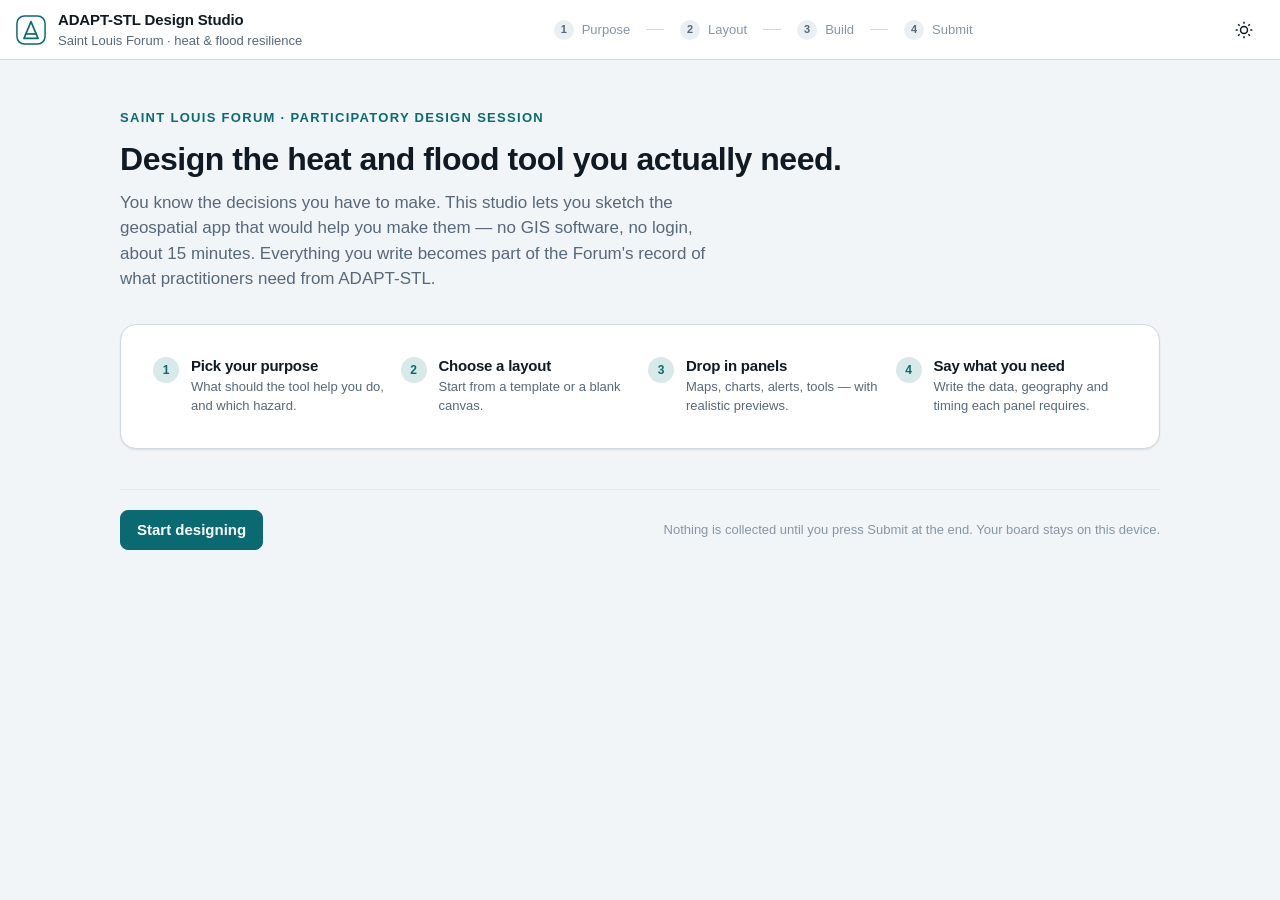
==== index.html @ 36a69721 "ADAPT-STL Design Studio: wizard + Experience Builder canvas" ====
<!DOCTYPE html>
<html lang="en" data-theme="light">
<head>
<meta charset="utf-8">
<meta name="viewport" content="width=device-width, initial-scale=1, viewport-fit=cover">
<title>ADAPT-STL Design Studio — Build the tool you need</title>
<meta name="description" content="Design the heat and flood resilience geospatial tool you actually need. A hands-on sandbox for the Saint Louis Forum.">
<meta name="theme-color" content="#0a6a72">
<link rel="icon" href="data:image/svg+xml,%3Csvg xmlns='http://www.w3.org/2000/svg' viewBox='0 0 32 32'%3E%3Crect width='32' height='32' rx='7' fill='%230a6a72'/%3E%3Cpath d='M16 6l8 20H8z' fill='none' stroke='%23fff' stroke-width='2.4'/%3E%3Cpath d='M9 20h14' stroke='%23fff' stroke-width='2.4'/%3E%3C/svg%3E">
<link rel="preconnect" href="https://api.fontshare.com" crossorigin>
<link rel="stylesheet" href="https://api.fontshare.com/v2/css?f%5B%5D=satoshi@400,500,700,800&display=swap">
<link rel="stylesheet" href="styles.css">
</head>
<body>
<div id="app">

  <header class="appbar">
    <div class="brand">
      <svg width="30" height="30" viewBox="0 0 32 32" fill="none" aria-label="ADAPT-STL">
        <rect x="1" y="1" width="30" height="30" rx="8" stroke="currentColor" stroke-width="1.6"/>
        <path d="M16 7l7.5 18h-15L16 7z" stroke="currentColor" stroke-width="1.8" stroke-linejoin="round"/>
        <path d="M9.6 20.2h12.8" stroke="currentColor" stroke-width="1.8"/>
      </svg>
      <div class="brand-text">
        <div class="brand-title">ADAPT-STL Design Studio</div>
        <div class="brand-sub">Saint Louis Forum · heat &amp; flood resilience</div>
      </div>
    </div>

    <nav class="stepper" id="stepper" aria-label="Progress"></nav>

    <div class="appbar-actions">
      <button class="btn btn-ghost btn-icon mobile-only" id="btn-open-rail" aria-label="Open widget palette" hidden>
        <svg width="20" height="20" viewBox="0 0 24 24" fill="none" stroke="currentColor" stroke-width="1.8"><rect x="3" y="3" width="7" height="7" rx="1.5"/><rect x="14" y="3" width="7" height="7" rx="1.5"/><rect x="3" y="14" width="7" height="7" rx="1.5"/><path d="M17.5 14.5v6M14.5 17.5h6"/></svg>
      </button>
      <button class="btn btn-ghost btn-icon mobile-only" id="btn-open-panel" aria-label="Open settings panel" hidden>
        <svg width="20" height="20" viewBox="0 0 24 24" fill="none" stroke="currentColor" stroke-width="1.8"><path d="M4 7h10M18 7h2M4 17h4M12 17h8"/><circle cx="16" cy="7" r="2.2"/><circle cx="10" cy="17" r="2.2"/></svg>
      </button>
      <button class="btn btn-ghost btn-icon" id="btn-theme" aria-label="Toggle dark mode">
        <svg id="icon-theme" width="20" height="20" viewBox="0 0 24 24" fill="none" stroke="currentColor" stroke-width="1.8"><circle cx="12" cy="12" r="4.2"/><path d="M12 2v2.5M12 19.5V22M2 12h2.5M19.5 12H22M5 5l1.8 1.8M17.2 17.2 19 19M19 5l-1.8 1.8M6.8 17.2 5 19"/></svg>
      </button>
    </div>
  </header>

  <!-- ===================== 1. WELCOME ===================== -->
  <main class="screen is-active" id="screen-welcome">
    <div class="wizard">
      <p class="eyebrow">Saint Louis Forum · participatory design session</p>
      <h2>Design the heat and flood tool you actually need.</h2>
      <p class="lede">You know the decisions you have to make. This studio lets you sketch the geospatial app that would help you make them — no GIS software, no login, about 15 minutes. Everything you write becomes part of the Forum's record of what practitioners need from ADAPT-STL.</p>

      <div class="hero-panel">
        <div class="hero-steps">
          <div class="hero-step"><span>1</span><div><h4>Pick your purpose</h4><p>What should the tool help you do, and which hazard.</p></div></div>
          <div class="hero-step"><span>2</span><div><h4>Choose a layout</h4><p>Start from a template or a blank canvas.</p></div></div>
          <div class="hero-step"><span>3</span><div><h4>Drop in panels</h4><p>Maps, charts, alerts, tools — with realistic previews.</p></div></div>
          <div class="hero-step"><span>4</span><div><h4>Say what you need</h4><p>Write the data, geography and timing each panel requires.</p></div></div>
        </div>
      </div>

      <div class="wizard-nav">
        <button class="btn btn-primary" data-goto="purpose">Start designing</button>
        <span class="spacer"></span>
        <span class="nav-note">Nothing is collected until you press Submit at the end. Your board stays on this device.</span>
      </div>
    </div>
  </main>

  <!-- ===================== 2. PURPOSE ===================== -->
  <main class="screen" id="screen-purpose">
    <div class="wizard">
      <p class="eyebrow">Step 1 of 4</p>
      <h2>What do you want this tool to do?</h2>
      <p class="lede">Pick the one that matches the job you'd hand this app tomorrow. This shapes which panels we suggest — you can still use anything you like later.</p>
      <div class="card-grid" id="purpose-grid" style="margin-top: var(--space-6)"></div>

      <div class="wizard-section">
        <h3>Which hazard are you working on?</h3>
        <p class="field-hint">The Forum is focused on extreme heat and flooding in the St. Louis region.</p>
        <div class="hazard-grid" id="hazard-grid"></div>
      </div>

      <div class="wizard-section">
        <h3>A little about you</h3>
        <p class="field-hint">Optional, but it helps us report needs by role rather than as one undifferentiated group.</p>
        <div class="card-grid">
          <div>
            <label class="field-label" for="in-role">Your role</label>
            <div class="select-wrap"><select class="select-input" id="in-role"></select></div>
          </div>
          <div>
            <label class="field-label" for="in-org">Organization <span style="font-weight:400;color:var(--color-text-muted)">(optional)</span></label>
            <input class="text-input" id="in-org" type="text" autocomplete="organization" placeholder="e.g. City of St. Louis, Metro Sewer, a neighborhood group">
          </div>
        </div>
      </div>

      <div class="wizard-nav">
        <button class="btn" data-goto="welcome">Back</button>
        <button class="btn btn-primary" id="btn-to-template" disabled>Choose a layout</button>
        <span class="spacer"></span>
        <span class="nav-note" id="purpose-note">Select a purpose and a hazard to continue.</span>
      </div>
    </div>
  </main>

  <!-- ===================== 3. TEMPLATE ===================== -->
  <main class="screen" id="screen-template">
    <div class="wizard">
      <p class="eyebrow">Step 2 of 4</p>
      <h2>Start from a layout</h2>
      <p class="lede">These are the panel arrangements real dashboards use. Pick whichever is closest — every panel can be resized, moved or removed once you're in the canvas.</p>
      <div class="template-grid" id="template-grid" style="margin-top: var(--space-6)"></div>

      <div class="wizard-nav">
        <button class="btn" data-goto="purpose">Back</button>
        <button class="btn btn-primary" id="btn-to-build" disabled>Open the canvas</button>
        <span class="spacer"></span>
        <label class="nav-note" style="display:flex;gap:var(--space-2);align-items:center;cursor:pointer">
          <input type="checkbox" id="in-prefill" checked> Pre-fill suggested panels for my purpose
        </label>
      </div>
    </div>
  </main>

  <!-- ===================== 4. BUILD ===================== -->
  <main class="screen" id="screen-build">
    <div class="builder">

      <aside class="rail" id="rail">
        <div class="rail-head">
          <h3>Panels</h3>
          <p id="rail-help">Drag onto the canvas, or tap a panel and then tap an empty slot.</p>
        </div>
        <div class="rail-body" id="palette"></div>
      </aside>

      <div class="canvas-wrap">
        <div class="canvas-bar">
          <span class="chip primary" id="chip-purpose">Purpose</span>
          <span class="chip" id="chip-hazard">Hazard</span>
          <span class="chip" id="chip-count">0 panels</span>
          <span class="spacer"></span>
          <button class="btn btn-sm mobile-only" id="btn-rail-2">＋ Add panel</button>
          <button class="btn btn-sm" id="btn-add-slot">Add empty slot</button>
          <button class="btn btn-sm btn-primary" id="btn-to-review">Review &amp; submit</button>
        </div>

        <div class="canvas-scroll">
          <div class="app-frame">
            <div class="app-frame-bar">
              <div class="app-frame-dots"><i></i><i></i><i></i></div>
              <input class="app-frame-title" id="in-app-title" value="My ADAPT-STL tool" aria-label="Name your tool">
              <span class="chip" style="flex:0 0 auto">your app</span>
            </div>
            <div class="canvas-grid" id="canvas"></div>
            <div class="canvas-actions">
              <p class="nav-note" id="canvas-hint">Tip: click a panel to describe what it must show. Notes are what the Forum writes up — the layout alone isn't enough.</p>
            </div>
          </div>
        </div>
      </div>

      <aside class="panel" id="panel">
        <div class="panel-head">
          <h3 id="panel-title">Settings</h3>
          <button class="btn btn-ghost btn-icon mobile-only" id="btn-close-panel" aria-label="Close panel">✕</button>
        </div>
        <div class="panel-tabs">
          <button class="panel-tab is-active" data-tab="panel">Selected panel</button>
          <button class="panel-tab" data-tab="brief">Decision brief</button>
        </div>
        <div class="panel-body" id="panel-body"></div>
      </aside>

    </div>
  </main>

  <!-- ===================== 5. REVIEW ===================== -->
  <main class="screen" id="screen-review">
    <div class="wizard">
      <p class="eyebrow">Step 4 of 4</p>
      <h2>Review and submit</h2>
      <p class="lede">This is what the Forum will analyze. Fill any gaps flagged below — the written needs matter far more than the layout.</p>
      <div id="review-body" style="margin-top: var(--space-6)"></div>

      <div class="wizard-nav">
        <button class="btn" data-goto="build">Back to canvas</button>
        <button class="btn btn-primary" id="btn-submit">Submit my design</button>
        <button class="btn" id="btn-download">Download my board (JSON + CSV)</button>
        <span class="spacer"></span>
        <span class="nav-note">Submitting shares your board and notes with the Forum research team.</span>
      </div>
    </div>
  </main>

  <!-- ===================== 6. DONE ===================== -->
  <main class="screen" id="screen-done">
    <div class="wizard">
      <div class="done-icon">
        <svg width="30" height="30" viewBox="0 0 24 24" fill="none" stroke="currentColor" stroke-width="2.2"><path d="M4 12.5l5.5 5.5L20 7"/></svg>
      </div>
      <h2>Thank you — your design is recorded.</h2>
      <p class="lede">Read your board number out loud if a facilitator asks for it, and keep a copy for yourself if you'd like.</p>
      <p style="margin-top: var(--space-5)"><span class="code-pill" id="done-code">—</span></p>
      <div class="hero-panel">
        <h3 style="font-size:var(--text-lg);margin-bottom:var(--space-3)">What happens next</h3>
        <p class="lede" style="font-size:var(--text-sm)">Every panel note is coded against the decision it supports, the geography and update frequency it needs, and whether the underlying data exists today. The pattern across all boards becomes the Forum's findings on the data and information needs of GIS users working on extreme weather adaptation.</p>
      </div>
      <div class="wizard-nav">
        <button class="btn" id="btn-download-2">Download my copy</button>
        <button class="btn" id="btn-restart">Design another tool</button>
        <span class="spacer"></span>
      </div>
    </div>
  </main>

</div>

<div class="sheet-backdrop" id="backdrop"></div>
<div class="toast" id="toast" role="status" aria-live="polite"></div>

<script src="config.js"></script>
<script src="catalog.js"></script>
<script src="app.js"></script>
</body>
</html>
---- styles.css ----
/* ADAPT-STL Design Studio — Saint Louis Forum
   Palette: cool slate surfaces, teal primary, heat/flood hazard accents */

:root, [data-theme='light'] {
  --color-bg: #f2f5f8;
  --color-surface: #ffffff;
  --color-surface-2: #eaeff4;
  --color-surface-3: #dfe6ed;
  --color-border: #cfd9e2;
  --color-divider: #e2e9ef;
  --color-text: #101a24;
  --color-text-muted: #56687a;
  --color-text-faint: #8496a6;
  --color-text-inverse: #ffffff;
  --color-primary: #0a6a72;
  --color-primary-hover: #085158;
  --color-primary-soft: #d8e9ea;
  --color-heat: #b8410d;
  --color-heat-soft: #fbe4d8;
  --color-flood: #14618f;
  --color-flood-soft: #d9e8f3;
  --color-success: #3d7a1f;
  --color-warning: #a86a00;
  --shadow-sm: 0 1px 2px rgba(16, 26, 36, .07), 0 1px 1px rgba(16, 26, 36, .04);
  --shadow-md: 0 4px 14px rgba(16, 26, 36, .10);
  --shadow-lg: 0 18px 48px rgba(16, 26, 36, .18);
  --grid-line: rgba(16, 26, 36, .055);
}

[data-theme='dark'] {
  --color-bg: #0d141a;
  --color-surface: #16202a;
  --color-surface-2: #1d2935;
  --color-surface-3: #253340;
  --color-border: #2f4050;
  --color-divider: #253340;
  --color-text: #e7eef4;
  --color-text-muted: #94a5b4;
  --color-text-faint: #6d7f8e;
  --color-text-inverse: #0d141a;
  --color-primary: #46b3ba;
  --color-primary-hover: #63c6cc;
  --color-primary-soft: #12333a;
  --color-heat: #f08a4b;
  --color-heat-soft: #3a2013;
  --color-flood: #63b1e0;
  --color-flood-soft: #102a3c;
  --color-success: #7cc04f;
  --color-warning: #e0a33a;
  --shadow-sm: 0 1px 2px rgba(0, 0, 0, .4);
  --shadow-md: 0 6px 18px rgba(0, 0, 0, .45);
  --shadow-lg: 0 20px 50px rgba(0, 0, 0, .55);
  --grid-line: rgba(255, 255, 255, .05);
}

:root {
  --text-xs: clamp(.75rem, .72rem + .12vw, .8125rem);
  --text-sm: clamp(.875rem, .84rem + .16vw, .9375rem);
  --text-base: clamp(1rem, .96rem + .2vw, 1.0625rem);
  --text-lg: clamp(1.125rem, 1.05rem + .4vw, 1.375rem);
  --text-xl: clamp(1.5rem, 1.25rem + 1vw, 2rem);
  --space-1: .25rem; --space-2: .5rem; --space-3: .75rem; --space-4: 1rem;
  --space-5: 1.25rem; --space-6: 1.5rem; --space-8: 2rem; --space-10: 2.5rem;
  --space-12: 3rem; --space-16: 4rem;
  --radius-sm: .375rem; --radius-md: .5rem; --radius-lg: .75rem; --radius-xl: 1rem;
  --font-sans: 'Satoshi', -apple-system, BlinkMacSystemFont, 'Segoe UI', Roboto, Helvetica, Arial, sans-serif;
  --rail-w: 268px;
  --panel-w: 340px;
  --header-h: 60px;
}

* { box-sizing: border-box; }

html, body { height: 100%; }

body {
  margin: 0;
  font-family: var(--font-sans);
  font-size: var(--text-base);
  line-height: 1.5;
  color: var(--color-text);
  background: var(--color-bg);
  -webkit-font-smoothing: antialiased;
  -webkit-text-size-adjust: 100%;
  overscroll-behavior-y: none;
}

h1, h2, h3, h4 { margin: 0; font-weight: 700; letter-spacing: -.015em; line-height: 1.2; }
p { margin: 0; }
button { font: inherit; color: inherit; }
input, textarea, select { font: inherit; color: inherit; }

.sr-only {
  position: absolute; width: 1px; height: 1px; padding: 0; margin: -1px;
  overflow: hidden; clip: rect(0, 0, 0, 0); white-space: nowrap; border: 0;
}

/* ---------- App shell ---------- */

#app { min-height: 100dvh; display: flex; flex-direction: column; }

.appbar {
  height: var(--header-h);
  flex: 0 0 auto;
  display: flex;
  align-items: center;
  gap: var(--space-4);
  padding: 0 var(--space-4);
  background: var(--color-surface);
  border-bottom: 1px solid var(--color-border);
  position: sticky;
  top: 0;
  z-index: 40;
}

.brand { display: flex; align-items: center; gap: var(--space-3); min-width: 0; }
.brand svg { flex: 0 0 auto; color: var(--color-primary); }
.brand-text { min-width: 0; }
.brand-title {
  font-size: var(--text-sm); font-weight: 700; letter-spacing: -.01em;
  white-space: nowrap; overflow: hidden; text-overflow: ellipsis;
}
.brand-sub {
  font-size: var(--text-xs); color: var(--color-text-muted);
  white-space: nowrap; overflow: hidden; text-overflow: ellipsis;
}

.stepper { display: flex; align-items: center; gap: var(--space-2); margin-inline: auto; }
.step-dot {
  display: flex; align-items: center; gap: var(--space-2);
  font-size: var(--text-xs); color: var(--color-text-faint);
  padding: var(--space-1) var(--space-2); border-radius: 999px;
}
.step-dot b {
  width: 20px; height: 20px; border-radius: 999px; display: grid; place-items: center;
  background: var(--color-surface-2); color: var(--color-text-muted);
  font-size: 11px; font-weight: 700; flex: 0 0 auto;
}
.step-dot.is-active { color: var(--color-text); background: var(--color-primary-soft); }
.step-dot.is-active b { background: var(--color-primary); color: var(--color-text-inverse); }
.step-dot.is-done b { background: var(--color-success); color: #fff; }
.step-rule { width: 18px; height: 1px; background: var(--color-border); }

.appbar-actions { display: flex; align-items: center; gap: var(--space-2); }

.btn {
  display: inline-flex; align-items: center; justify-content: center; gap: var(--space-2);
  padding: var(--space-2) var(--space-4);
  min-height: 40px;
  border-radius: var(--radius-md);
  border: 1px solid var(--color-border);
  background: var(--color-surface);
  font-size: var(--text-sm); font-weight: 600;
  cursor: pointer;
  transition: background .16s ease, border-color .16s ease, transform .1s ease, color .16s ease;
}
.btn:hover { background: var(--color-surface-2); }
.btn:active { transform: translateY(1px); }
.btn:focus-visible { outline: 2px solid var(--color-primary); outline-offset: 2px; }
.btn-primary {
  background: var(--color-primary); border-color: var(--color-primary); color: var(--color-text-inverse);
}
.btn-primary:hover { background: var(--color-primary-hover); border-color: var(--color-primary-hover); }
.btn-ghost { background: transparent; border-color: transparent; }
.btn-ghost:hover { background: var(--color-surface-2); }
.btn-icon { padding: var(--space-2); min-width: 40px; }
.btn-sm { min-height: 32px; padding: var(--space-1) var(--space-3); font-size: var(--text-xs); }
.btn[disabled] { opacity: .45; cursor: not-allowed; }

/* ---------- Screens ---------- */

.screen { display: none; flex: 1 1 auto; min-height: 0; }
.screen.is-active { display: flex; flex-direction: column; }

.wizard {
  width: 100%; max-width: 1080px; margin: 0 auto;
  padding: clamp(var(--space-6), 4vw, var(--space-12)) var(--space-5) var(--space-16);
}
.eyebrow {
  font-size: var(--text-xs); font-weight: 700; letter-spacing: .1em; text-transform: uppercase;
  color: var(--color-primary); margin-bottom: var(--space-3);
}
.wizard h2 { font-size: var(--text-xl); margin-bottom: var(--space-3); }
.lede { color: var(--color-text-muted); font-size: var(--text-base); max-width: 62ch; }

.hero-panel {
  margin-top: var(--space-8);
  background: var(--color-surface);
  border: 1px solid var(--color-border);
  border-radius: var(--radius-xl);
  padding: clamp(var(--space-5), 3vw, var(--space-8));
  box-shadow: var(--shadow-sm);
}
.hero-steps { display: grid; gap: var(--space-4); grid-template-columns: repeat(auto-fit, minmax(180px, 1fr)); }
.hero-step { display: flex; gap: var(--space-3); align-items: flex-start; }
.hero-step span {
  flex: 0 0 auto; width: 26px; height: 26px; border-radius: 999px; display: grid; place-items: center;
  background: var(--color-primary-soft); color: var(--color-primary); font-size: 12px; font-weight: 700;
}
.hero-step h4 { font-size: var(--text-sm); margin-bottom: 2px; }
.hero-step p { font-size: var(--text-xs); color: var(--color-text-muted); }

.field-label {
  display: block; font-size: var(--text-sm); font-weight: 600; margin-bottom: var(--space-2);
}
.field-hint { font-size: var(--text-xs); color: var(--color-text-muted); margin-bottom: var(--space-3); }

.card-grid { display: grid; gap: var(--space-4); grid-template-columns: repeat(auto-fit, minmax(248px, 1fr)); }

.choice {
  position: relative; text-align: left; cursor: pointer;
  background: var(--color-surface); border: 1px solid var(--color-border);
  border-radius: var(--radius-lg); padding: var(--space-4);
  display: flex; gap: var(--space-3); align-items: flex-start;
  transition: border-color .16s, box-shadow .16s, background .16s;
}
.choice:hover { border-color: var(--color-primary); box-shadow: var(--shadow-sm); }
.choice.is-selected { border-color: var(--color-primary); background: var(--color-primary-soft); box-shadow: var(--shadow-sm); }
.choice.is-selected::after {
  content: '✓'; position: absolute; top: var(--space-3); right: var(--space-3);
  width: 20px; height: 20px; border-radius: 999px; background: var(--color-primary);
  color: var(--color-text-inverse); font-size: 12px; display: grid; place-items: center;
}
.choice-icon {
  flex: 0 0 auto; width: 40px; height: 40px; border-radius: var(--radius-md);
  background: var(--color-surface-2); display: grid; place-items: center; color: var(--color-primary);
}
.choice.is-selected .choice-icon { background: var(--color-surface); }
.choice h3 { font-size: var(--text-sm); margin-bottom: var(--space-1); padding-right: var(--space-6); }
.choice p { font-size: var(--text-xs); color: var(--color-text-muted); line-height: 1.45; }

.hazard-grid { display: grid; gap: var(--space-3); grid-template-columns: repeat(auto-fit, minmax(200px, 1fr)); }
.hazard-choice { border-radius: var(--radius-lg); }
.hazard-choice[data-hazard='heat'].is-selected { border-color: var(--color-heat); background: var(--color-heat-soft); }
.hazard-choice[data-hazard='heat'].is-selected::after { background: var(--color-heat); }
.hazard-choice[data-hazard='flood'].is-selected { border-color: var(--color-flood); background: var(--color-flood-soft); }
.hazard-choice[data-hazard='flood'].is-selected::after { background: var(--color-flood); }

.wizard-section { margin-top: clamp(var(--space-8), 4vw, var(--space-12)); }
.wizard-section > h3 { font-size: var(--text-lg); margin-bottom: var(--space-2); }

.wizard-nav {
  display: flex; gap: var(--space-3); align-items: center; flex-wrap: wrap;
  margin-top: clamp(var(--space-8), 4vw, var(--space-10));
  padding-top: var(--space-5); border-top: 1px solid var(--color-divider);
}
.wizard-nav .spacer { flex: 1 1 auto; }
.nav-note { font-size: var(--text-xs); color: var(--color-text-faint); }

.text-input, .select-input, .textarea-input {
  width: 100%; padding: var(--space-3);
  background: var(--color-surface); border: 1px solid var(--color-border);
  border-radius: var(--radius-md); font-size: var(--text-sm);
  transition: border-color .16s, box-shadow .16s;
}
.textarea-input { resize: vertical; min-height: 84px; line-height: 1.5; }
.text-input:focus, .select-input:focus, .textarea-input:focus {
  outline: none; border-color: var(--color-primary); box-shadow: 0 0 0 3px var(--color-primary-soft);
}
.select-input { appearance: none; background-image: none; padding-right: var(--space-8); }
.select-wrap { position: relative; }
.select-wrap::after {
  content: ''; position: absolute; right: var(--space-4); top: 50%; width: 7px; height: 7px;
  border-right: 2px solid var(--color-text-muted); border-bottom: 2px solid var(--color-text-muted);
  transform: translateY(-70%) rotate(45deg); pointer-events: none;
}

/* ---------- Template picker ---------- */

.template-grid { display: grid; gap: var(--space-4); grid-template-columns: repeat(auto-fit, minmax(240px, 1fr)); }
.template-card {
  cursor: pointer; text-align: left; padding: var(--space-4);
  background: var(--color-surface); border: 1px solid var(--color-border);
  border-radius: var(--radius-lg); transition: border-color .16s, box-shadow .16s;
}
.template-card:hover { border-color: var(--color-primary); box-shadow: var(--shadow-sm); }
.template-card.is-selected { border-color: var(--color-primary); box-shadow: 0 0 0 3px var(--color-primary-soft); }
.template-thumb {
  display: grid; gap: 5px; grid-template-columns: repeat(6, 1fr); grid-auto-rows: 16px;
  padding: var(--space-3); background: var(--color-surface-2);
  border-radius: var(--radius-md); margin-bottom: var(--space-3);
}
.template-thumb i { display: block; background: var(--color-surface-3); border-radius: 3px; }
.template-thumb i.accent { background: var(--color-primary); opacity: .55; }
.template-card h4 { font-size: var(--text-sm); margin-bottom: var(--space-1); }
.template-card p { font-size: var(--text-xs); color: var(--color-text-muted); }

/* ---------- Builder ---------- */

.builder { flex: 1 1 auto; display: flex; min-height: 0; }

.rail {
  width: var(--rail-w); flex: 0 0 auto; background: var(--color-surface);
  border-right: 1px solid var(--color-border); display: flex; flex-direction: column; min-height: 0;
}
.rail-head { padding: var(--space-4); border-bottom: 1px solid var(--color-divider); }
.rail-head h3 { font-size: var(--text-sm); }
.rail-head p { font-size: var(--text-xs); color: var(--color-text-muted); margin-top: var(--space-1); }
.rail-body { overflow-y: auto; padding: var(--space-3) var(--space-3) var(--space-12); flex: 1 1 auto; }

.palette-group + .palette-group { margin-top: var(--space-5); }
.palette-group h4 {
  font-size: var(--text-xs); text-transform: uppercase; letter-spacing: .09em;
  color: var(--color-text-faint); margin-bottom: var(--space-2); padding-inline: var(--space-1);
}
.palette-item {
  width: 100%; display: flex; gap: var(--space-3); align-items: center; text-align: left;
  padding: var(--space-2); margin-bottom: var(--space-2); cursor: grab;
  background: var(--color-surface); border: 1px solid var(--color-border);
  border-radius: var(--radius-md); transition: border-color .14s, background .14s, transform .1s;
}
.palette-item:hover { border-color: var(--color-primary); background: var(--color-surface-2); }
.palette-item:active { cursor: grabbing; transform: scale(.99); }
.palette-item.is-armed { border-color: var(--color-primary); box-shadow: 0 0 0 3px var(--color-primary-soft); }
.palette-thumb {
  flex: 0 0 auto; width: 56px; height: 40px; border-radius: var(--radius-sm);
  overflow: hidden; background: var(--color-surface-2); border: 1px solid var(--color-divider);
}
.palette-thumb img, .palette-thumb svg { width: 100%; height: 100%; object-fit: cover; display: block; }
.palette-label { min-width: 0; }
.palette-label b { display: block; font-size: var(--text-xs); font-weight: 600; line-height: 1.3; }
.palette-label span { display: block; font-size: 11px; color: var(--color-text-muted); line-height: 1.35; margin-top: 2px; }
.tag-hazard {
  display: inline-block; font-size: 10px; font-weight: 700; letter-spacing: .05em; text-transform: uppercase;
  padding: 1px 5px; border-radius: 4px; margin-top: 3px;
}
.tag-hazard.heat { background: var(--color-heat-soft); color: var(--color-heat); }
.tag-hazard.flood { background: var(--color-flood-soft); color: var(--color-flood); }

/* Canvas */
.canvas-wrap { flex: 1 1 auto; min-width: 0; display: flex; flex-direction: column; min-height: 0; }
.canvas-bar {
  display: flex; align-items: center; gap: var(--space-3); flex-wrap: wrap;
  padding: var(--space-3) var(--space-4);
  border-bottom: 1px solid var(--color-border); background: var(--color-surface);
}
.canvas-bar .spacer { flex: 1 1 auto; }
.chip {
  display: inline-flex; align-items: center; gap: var(--space-2);
  font-size: var(--text-xs); font-weight: 600;
  padding: var(--space-1) var(--space-3); border-radius: 999px;
  background: var(--color-surface-2); color: var(--color-text-muted);
}
.chip.heat { background: var(--color-heat-soft); color: var(--color-heat); }
.chip.flood { background: var(--color-flood-soft); color: var(--color-flood); }
.chip.primary { background: var(--color-primary-soft); color: var(--color-primary); }

.canvas-scroll {
  flex: 1 1 auto; overflow-y: auto; padding: var(--space-5);
  background:
    linear-gradient(var(--grid-line) 1px, transparent 1px) 0 0 / 100% 24px,
    linear-gradient(90deg, var(--grid-line) 1px, transparent 1px) 0 0 / 24px 100%,
    var(--color-bg);
}
.app-frame {
  max-width: 1180px; margin: 0 auto; background: var(--color-surface);
  border: 1px solid var(--color-border); border-radius: var(--radius-lg);
  box-shadow: var(--shadow-md); overflow: hidden;
}
.app-frame-bar {
  display: flex; align-items: center; gap: var(--space-3);
  padding: var(--space-3) var(--space-4); border-bottom: 1px solid var(--color-divider);
  background: var(--color-surface-2);
}
.app-frame-dots { display: flex; gap: 5px; }
.app-frame-dots i { width: 9px; height: 9px; border-radius: 999px; background: var(--color-surface-3); display: block; }
.app-frame-title {
  font-size: var(--text-sm); font-weight: 600; background: transparent; border: 1px dashed transparent;
  border-radius: var(--radius-sm); padding: var(--space-1) var(--space-2); min-width: 0; flex: 1 1 auto;
}
.app-frame-title:hover { border-color: var(--color-border); }
.app-frame-title:focus { outline: none; border-color: var(--color-primary); border-style: solid; }

.canvas-grid {
  display: grid; grid-template-columns: repeat(6, 1fr);
  grid-auto-rows: minmax(150px, auto); gap: var(--space-3); padding: var(--space-4);
}

.slot { position: relative; min-width: 0; display: flex; }
.slot.is-drop-target .slot-empty { border-color: var(--color-primary); background: var(--color-primary-soft); }

.slot-empty {
  flex: 1 1 auto; display: flex; flex-direction: column; align-items: center; justify-content: center;
  gap: var(--space-1); text-align: center; padding: var(--space-3);
  border: 1.5px dashed var(--color-border); border-radius: var(--radius-md);
  background: var(--color-surface-2); color: var(--color-text-muted); cursor: pointer;
  transition: border-color .14s, background .14s, color .14s;
}
.slot-empty:hover { border-color: var(--color-primary); color: var(--color-primary); }
.slot-empty b { font-size: var(--text-xs); font-weight: 600; }
.slot-empty span { font-size: 11px; color: var(--color-text-faint); }
.slot-empty .plus { font-size: 20px; line-height: 1; }

.widget {
  flex: 1 1 auto; min-width: 0; display: flex; flex-direction: column; overflow: hidden;
  background: var(--color-surface); border: 1px solid var(--color-border);
  border-radius: var(--radius-md); cursor: pointer;
  transition: border-color .14s, box-shadow .14s;
}
.widget:hover { border-color: var(--color-primary); }
.widget.is-selected { border-color: var(--color-primary); box-shadow: 0 0 0 3px var(--color-primary-soft); }
.widget-head {
  display: flex; align-items: center; gap: var(--space-2);
  padding: var(--space-2) var(--space-3); border-bottom: 1px solid var(--color-divider);
  background: var(--color-surface-2);
}
.widget-head h4 {
  font-size: var(--text-xs); font-weight: 700; flex: 1 1 auto; min-width: 0;
  white-space: nowrap; overflow: hidden; text-overflow: ellipsis;
}
.widget-tools { display: flex; gap: 2px; flex: 0 0 auto; }
.widget-tool {
  width: 26px; height: 26px; display: grid; place-items: center; cursor: pointer;
  background: transparent; border: 0; border-radius: var(--radius-sm);
  color: var(--color-text-muted); font-size: 13px; line-height: 1;
}
.widget-tool:hover { background: var(--color-surface-3); color: var(--color-text); }
.widget-body { flex: 1 1 auto; position: relative; min-height: 92px; overflow: hidden; background: var(--color-surface); }
.widget-body img, .widget-body svg { width: 100%; height: 100%; object-fit: cover; display: block; }
.widget-caption {
  position: absolute; left: 0; right: 0; bottom: 0; padding: 4px var(--space-2);
  font-size: 10px; letter-spacing: .02em; color: #fff; background: rgba(10, 18, 26, .72);
}
.widget-note {
  padding: var(--space-2) var(--space-3); border-top: 1px dashed var(--color-divider);
  font-size: 11px; color: var(--color-text-muted); background: var(--color-surface);
  display: flex; gap: var(--space-2); align-items: flex-start;
}
.widget-note.is-empty { color: var(--color-warning); }
.widget-note em { font-style: normal; flex: 1 1 auto; }
.widget.is-note .widget-body {
  padding: var(--space-3); font-size: var(--text-xs); color: var(--color-text-muted);
  white-space: pre-wrap; overflow-y: auto;
}

.canvas-actions { display: flex; gap: var(--space-3); justify-content: center; padding: 0 var(--space-4) var(--space-5); flex-wrap: wrap; }

/* Properties panel */
.panel {
  width: var(--panel-w); flex: 0 0 auto; background: var(--color-surface);
  border-left: 1px solid var(--color-border); display: flex; flex-direction: column; min-height: 0;
}
.panel-head {
  padding: var(--space-4); border-bottom: 1px solid var(--color-divider);
  display: flex; align-items: center; gap: var(--space-3);
}
.panel-head h3 { font-size: var(--text-sm); flex: 1 1 auto; }
.panel-body { flex: 1 1 auto; overflow-y: auto; padding: var(--space-4) var(--space-4) var(--space-12); }
.panel-tabs { display: flex; gap: var(--space-1); padding: var(--space-2) var(--space-3) 0; }
.panel-tab {
  flex: 1 1 0; padding: var(--space-2); cursor: pointer; font-size: var(--text-xs); font-weight: 600;
  background: transparent; border: 0; border-bottom: 2px solid transparent; color: var(--color-text-muted);
}
.panel-tab.is-active { color: var(--color-primary); border-bottom-color: var(--color-primary); }

.form-row { margin-bottom: var(--space-4); }
.form-row .field-label { margin-bottom: var(--space-1); }
.form-row .field-hint { margin-bottom: var(--space-2); }
.seg { display: flex; gap: var(--space-1); background: var(--color-surface-2); padding: 3px; border-radius: var(--radius-md); }
.seg button {
  flex: 1 1 0; padding: var(--space-2) var(--space-1); cursor: pointer; font-size: 11px; font-weight: 600;
  background: transparent; border: 0; border-radius: var(--radius-sm); color: var(--color-text-muted);
}
.seg button.is-active { background: var(--color-surface); color: var(--color-text); box-shadow: var(--shadow-sm); }
.panel-empty { text-align: center; color: var(--color-text-muted); padding: var(--space-10) var(--space-4); }
.panel-empty svg { color: var(--color-text-faint); margin-bottom: var(--space-3); }
.panel-empty p { font-size: var(--text-xs); }
.panel-section-title {
  font-size: var(--text-xs); text-transform: uppercase; letter-spacing: .09em;
  color: var(--color-text-faint); margin: var(--space-6) 0 var(--space-3);
}
.panel-note {
  font-size: 11px; color: var(--color-text-muted); background: var(--color-surface-2);
  border-radius: var(--radius-md); padding: var(--space-3); margin-bottom: var(--space-4);
}

/* Mobile palette sheet */
.sheet-backdrop {
  position: fixed; inset: 0; background: rgba(6, 12, 18, .5); z-index: 60;
  opacity: 0; pointer-events: none; transition: opacity .2s;
}
.sheet-backdrop.is-open { opacity: 1; pointer-events: auto; }
.mobile-only { display: none; }

/* Review */
.review-grid { display: grid; gap: var(--space-4); grid-template-columns: repeat(auto-fit, minmax(260px, 1fr)); }
.summary-card {
  background: var(--color-surface); border: 1px solid var(--color-border);
  border-radius: var(--radius-lg); padding: var(--space-4);
}
.summary-card h4 { font-size: var(--text-xs); text-transform: uppercase; letter-spacing: .08em; color: var(--color-text-faint); margin-bottom: var(--space-2); }
.summary-card p { font-size: var(--text-sm); }
.review-list { list-style: none; margin: 0; padding: 0; display: grid; gap: var(--space-2); }
.review-list li {
  display: flex; gap: var(--space-3); align-items: flex-start;
  padding: var(--space-3); background: var(--color-surface);
  border: 1px solid var(--color-border); border-radius: var(--radius-md);
}
.review-list .rl-thumb { flex: 0 0 auto; width: 48px; height: 34px; border-radius: 4px; overflow: hidden; background: var(--color-surface-2); }
.review-list .rl-thumb img, .review-list .rl-thumb svg { width: 100%; height: 100%; object-fit: cover; }
.review-list b { font-size: var(--text-xs); display: block; }
.review-list span { font-size: 11px; color: var(--color-text-muted); }
.warn-box {
  background: var(--color-heat-soft); color: var(--color-heat);
  border-radius: var(--radius-md); padding: var(--space-3); font-size: var(--text-xs); font-weight: 600;
  margin-bottom: var(--space-4);
}
.done-icon {
  width: 60px; height: 60px; border-radius: 999px; background: var(--color-primary-soft);
  color: var(--color-primary); display: grid; place-items: center; margin-bottom: var(--space-5);
}
.code-pill {
  display: inline-block; font-family: ui-monospace, SFMono-Regular, Menlo, monospace;
  font-size: var(--text-lg); font-weight: 700; letter-spacing: .12em;
  background: var(--color-surface-2); border: 1px solid var(--color-border);
  border-radius: var(--radius-md); padding: var(--space-2) var(--space-4);
}

.toast {
  position: fixed; left: 50%; bottom: var(--space-6); transform: translate(-50%, 20px);
  background: var(--color-text); color: var(--color-bg);
  padding: var(--space-3) var(--space-5); border-radius: 999px;
  font-size: var(--text-sm); font-weight: 600; box-shadow: var(--shadow-lg);
  opacity: 0; pointer-events: none; transition: opacity .2s, transform .2s; z-index: 90; max-width: 90vw;
}
.toast.is-open { opacity: 1; transform: translate(-50%, 0); }

/* ---------- Responsive ---------- */

@media (max-width: 1180px) {
  :root { --rail-w: 232px; --panel-w: 300px; }
}

@media (max-width: 980px) {
  .stepper .step-dot span { display: none; }
  .stepper .step-rule { width: 10px; }
}

@media (max-width: 880px) {
  :root { --header-h: 56px; }
  .mobile-only { display: inline-flex; }
  .builder { flex-direction: column; }
  .canvas-grid { grid-template-columns: 1fr; grid-auto-rows: auto; }
  .slot { grid-column: 1 / -1 !important; grid-row: auto !important; min-height: 200px; }
  .canvas-scroll { padding: var(--space-3); }
  .app-frame { border-radius: var(--radius-md); }
  .canvas-grid { padding: var(--space-3); }
  .stepper { display: none; }

  .rail, .panel {
    position: fixed; z-index: 70; top: 0; bottom: 0; width: min(88vw, 380px);
    box-shadow: var(--shadow-lg); transition: transform .24s ease;
  }
  .rail { left: 0; transform: translateX(-102%); border-right: 1px solid var(--color-border); }
  .panel { right: 0; transform: translateX(102%); border-left: 1px solid var(--color-border); }
  .rail.is-open, .panel.is-open { transform: translateX(0); }
  .rail-body, .panel-body { padding-bottom: var(--space-16); -webkit-overflow-scrolling: touch; }
  .wizard { padding: var(--space-6) var(--space-4) var(--space-16); }
  .wizard-nav { position: sticky; bottom: 0; background: var(--color-bg); padding-bottom: var(--space-4); }
  .wizard-nav .btn { flex: 1 1 auto; }
  .wizard-nav .spacer { display: none; }
  .nav-note { flex-basis: 100%; }
}

@media (prefers-reduced-motion: reduce) {
  * { animation-duration: .01ms !important; transition-duration: .01ms !important; }
}

@media print {
  .appbar, .rail, .panel, .canvas-bar, .canvas-actions, .wizard-nav { display: none !important; }
  body { background: #fff; }
}
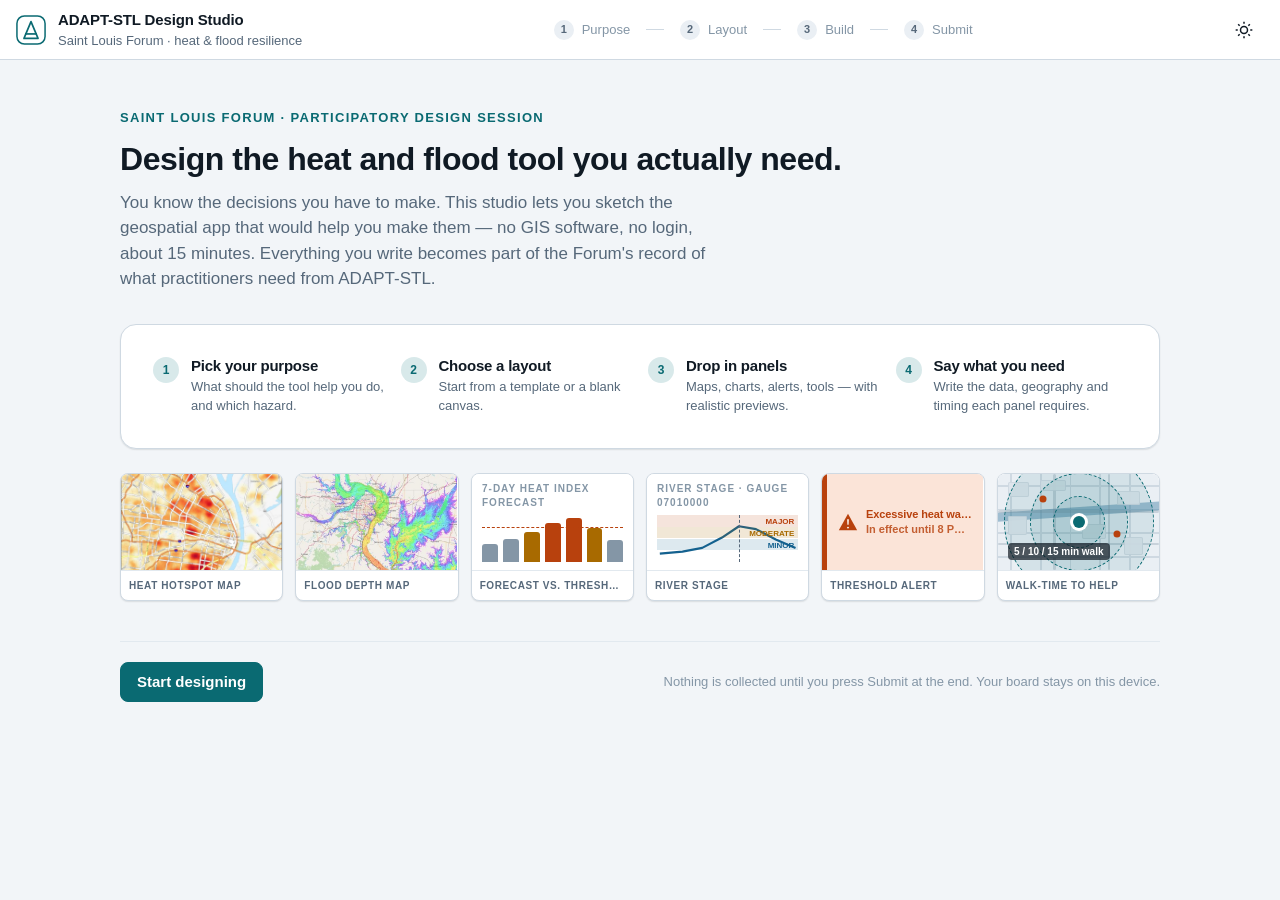
==== commit 70818407: "Welcome example strip; container-query density rules" ====
--- a/index.html
+++ b/index.html
@@ -58,6 +58,8 @@
         </div>
       </div>
 
+      <div class="hero-strip" id="hero-strip" aria-hidden="true"></div>
+
       <div class="wizard-nav">
         <button class="btn btn-primary" data-goto="purpose">Start designing</button>
         <span class="spacer"></span>
@@ -129,6 +131,7 @@
 
       <aside class="rail" id="rail">
         <div class="rail-head">
+          <button class="btn btn-ghost btn-icon mobile-only rail-close" id="btn-close-rail" aria-label="Close panel list">✕</button>
           <h3>Panels</h3>
           <p id="rail-help">Drag onto the canvas, or tap a panel and then tap an empty slot.</p>
         </div>
--- a/styles.css
+++ b/styles.css
@@ -205,7 +205,7 @@
 }
 .field-hint { font-size: var(--text-xs); color: var(--color-text-muted); margin-bottom: var(--space-3); }
 
-.card-grid { display: grid; gap: var(--space-4); grid-template-columns: repeat(auto-fit, minmax(248px, 1fr)); }
+.card-grid { display: grid; gap: var(--space-4); grid-template-columns: repeat(auto-fit, minmax(300px, 1fr)); }
 
 .choice {
   position: relative; text-align: left; cursor: pointer;
@@ -226,7 +226,11 @@
   background: var(--color-surface-2); display: grid; place-items: center; color: var(--color-primary);
 }
 .choice.is-selected .choice-icon { background: var(--color-surface); }
-.choice h3 { font-size: var(--text-sm); margin-bottom: var(--space-1); padding-right: var(--space-6); }
+.choice h3 { font-size: var(--text-sm); margin-bottom: 2px; padding-right: var(--space-6); }
+.choice .choice-sub {
+  display: block; font-size: 11px; font-weight: 700; letter-spacing: .05em; text-transform: uppercase;
+  color: var(--color-primary); margin-bottom: var(--space-2);
+}
 .choice p { font-size: var(--text-xs); color: var(--color-text-muted); line-height: 1.45; }
 
 .hazard-grid { display: grid; gap: var(--space-3); grid-template-columns: repeat(auto-fit, minmax(200px, 1fr)); }
@@ -276,7 +280,8 @@
 .template-card:hover { border-color: var(--color-primary); box-shadow: var(--shadow-sm); }
 .template-card.is-selected { border-color: var(--color-primary); box-shadow: 0 0 0 3px var(--color-primary-soft); }
 .template-thumb {
-  display: grid; gap: 5px; grid-template-columns: repeat(6, 1fr); grid-auto-rows: 16px;
+  display: grid; gap: 5px; grid-template-columns: repeat(6, 1fr);
+  grid-template-rows: repeat(4, 1fr); grid-auto-rows: 1fr; height: 96px;
   padding: var(--space-3); background: var(--color-surface-2);
   border-radius: var(--radius-md); margin-bottom: var(--space-3);
 }
@@ -313,10 +318,10 @@
 .palette-item:active { cursor: grabbing; transform: scale(.99); }
 .palette-item.is-armed { border-color: var(--color-primary); box-shadow: 0 0 0 3px var(--color-primary-soft); }
 .palette-thumb {
-  flex: 0 0 auto; width: 56px; height: 40px; border-radius: var(--radius-sm);
+  flex: 0 0 auto; width: 60px; height: 40px; border-radius: var(--radius-sm);
   overflow: hidden; background: var(--color-surface-2); border: 1px solid var(--color-divider);
 }
-.palette-thumb img, .palette-thumb svg { width: 100%; height: 100%; object-fit: cover; display: block; }
+.palette-thumb > img { width: 100%; height: 100%; object-fit: cover; display: block; }
 .palette-label { min-width: 0; }
 .palette-label b { display: block; font-size: var(--text-xs); font-weight: 600; line-height: 1.3; }
 .palette-label span { display: block; font-size: 11px; color: var(--color-text-muted); line-height: 1.35; margin-top: 2px; }
@@ -373,7 +378,7 @@
 
 .canvas-grid {
   display: grid; grid-template-columns: repeat(6, 1fr);
-  grid-auto-rows: minmax(150px, auto); gap: var(--space-3); padding: var(--space-4);
+  grid-auto-rows: 152px; gap: var(--space-3); padding: var(--space-4);
 }
 
 .slot { position: relative; min-width: 0; display: flex; }
@@ -415,8 +420,8 @@
   color: var(--color-text-muted); font-size: 13px; line-height: 1;
 }
 .widget-tool:hover { background: var(--color-surface-3); color: var(--color-text); }
-.widget-body { flex: 1 1 auto; position: relative; min-height: 92px; overflow: hidden; background: var(--color-surface); }
-.widget-body img, .widget-body svg { width: 100%; height: 100%; object-fit: cover; display: block; }
+.widget-body { flex: 1 1 auto; position: relative; min-height: 60px; overflow: hidden; background: var(--color-surface); }
+.widget-body > img, .widget-body > svg { position: absolute; inset: 0; width: 100%; height: 100%; object-fit: cover; display: block; }
 .widget-caption {
   position: absolute; left: 0; right: 0; bottom: 0; padding: 4px var(--space-2);
   font-size: 10px; letter-spacing: .02em; color: #fff; background: rgba(10, 18, 26, .72);
@@ -429,7 +434,7 @@
 .widget-note.is-empty { color: var(--color-warning); }
 .widget-note em { font-style: normal; flex: 1 1 auto; }
 .widget.is-note .widget-body {
-  padding: var(--space-3); font-size: var(--text-xs); color: var(--color-text-muted);
+  position: relative; padding: var(--space-3); font-size: var(--text-xs); color: var(--color-text-muted);
   white-space: pre-wrap; overflow-y: auto;
 }
 
@@ -497,7 +502,7 @@
   border: 1px solid var(--color-border); border-radius: var(--radius-md);
 }
 .review-list .rl-thumb { flex: 0 0 auto; width: 48px; height: 34px; border-radius: 4px; overflow: hidden; background: var(--color-surface-2); }
-.review-list .rl-thumb img, .review-list .rl-thumb svg { width: 100%; height: 100%; object-fit: cover; }
+.review-list .rl-thumb > img { width: 100%; height: 100%; object-fit: cover; display: block; }
 .review-list b { font-size: var(--text-xs); display: block; }
 .review-list span { font-size: 11px; color: var(--color-text-muted); }
 .warn-box {
@@ -570,3 +575,264 @@
   .appbar, .rail, .panel, .canvas-bar, .canvas-actions, .wizard-nav { display: none !important; }
   body { background: #fff; }
 }
+
+/* ============================================================
+   Panel preview mocks (.mk-*) — responsive fake UI components
+   ============================================================ */
+
+.mk {
+  position: absolute; inset: 0; display: flex; flex-direction: column;
+  font-size: 12px; line-height: 1.35; overflow: hidden; background: var(--color-surface);
+}
+.mk * { box-sizing: border-box; }
+.mk-pad { padding: 12px 14px; }
+.mk-grow { flex: 1 1 auto; min-height: 0; }
+.mk-row { display: flex; align-items: center; gap: 8px; }
+.mk-lbl { font-size: 10px; font-weight: 700; letter-spacing: .1em; text-transform: uppercase; color: var(--color-text-faint); }
+.mk-bar { display: block; height: 6px; border-radius: 3px; background: var(--color-surface-3); }
+.mk-txt { display: block; height: 6px; border-radius: 3px; background: var(--color-surface-3); }
+.mk-nowrap { white-space: nowrap; overflow: hidden; text-overflow: ellipsis; }
+
+/* map base */
+.mk-map { position: absolute; inset: 0; background: var(--color-surface-2); overflow: hidden; }
+.mk-map::before {
+  content: ''; position: absolute; inset: -10%;
+  background:
+    repeating-linear-gradient(0deg, transparent 0 22px, var(--color-border) 22px 23.8px),
+    repeating-linear-gradient(90deg, transparent 0 28px, var(--color-border) 28px 29.8px);
+}
+.mk-roads { position: absolute; inset: 0; }
+.mk-roads i {
+  position: absolute; background: var(--color-text-faint); opacity: .32; border-radius: 2px;
+}
+.mk-map::after {
+  content: ''; position: absolute; left: -5%; right: -5%; top: 34%; height: 9px;
+  background: var(--color-flood); opacity: .35; border-radius: 6px;
+  transform: rotate(-4deg);
+}
+.mk-blocks { position: absolute; inset: 0; }
+.mk-blocks i { position: absolute; background: var(--color-surface-3); border-radius: 2px; opacity: .95; box-shadow: inset 0 0 0 1px var(--color-border); }
+.mk-pin {
+  position: absolute; width: 22px; height: 22px; margin: -22px 0 0 -11px;
+  color: var(--color-primary);
+}
+.mk-dot { position: absolute; border-radius: 999px; transform: translate(-50%, -50%); }
+.mk-ring {
+  position: absolute; border-radius: 999px; transform: translate(-50%, -50%);
+  border: 1px dashed var(--color-primary); background: color-mix(in srgb, var(--color-primary) 9%, transparent);
+}
+.mk-overlay-card {
+  position: absolute; left: 10px; right: 10px; bottom: 10px; padding: 8px 10px;
+  background: var(--color-surface); border: 1px solid var(--color-border);
+  border-radius: 6px; box-shadow: var(--shadow-sm);
+}
+.mk-swipe-handle {
+  position: absolute; top: 0; bottom: 0; left: 50%; width: 3px; background: var(--color-surface);
+  box-shadow: 0 0 0 1px rgba(0, 0, 0, .12);
+}
+.mk-swipe-handle::after {
+  content: '‹ ›'; position: absolute; top: 50%; left: 50%; transform: translate(-50%, -50%);
+  width: 26px; height: 26px; border-radius: 999px; background: var(--color-surface);
+  border: 1px solid var(--color-border); color: var(--color-text-muted);
+  font-size: 11px; display: grid; place-items: center; letter-spacing: 1px;
+}
+.mk-chip-abs {
+  position: absolute; font-size: 10px; font-weight: 700; padding: 2px 6px; border-radius: 4px;
+  background: rgba(12, 20, 28, .68); color: #fff;
+}
+
+/* alert banner */
+.mk-alert {
+  flex-direction: row; align-items: center; gap: 12px; padding: 12px 16px;
+  background: var(--color-heat-soft); border-left: 5px solid var(--color-heat);
+}
+.mk-alert-ico {
+  flex: 0 0 auto; width: 30px; height: 30px; display: grid; place-items: center;
+  color: var(--color-heat);
+}
+.mk-alert-t { font-size: 14px; font-weight: 800; color: var(--color-heat); letter-spacing: -.01em; }
+.mk-alert-s { font-size: 11px; font-weight: 600; color: var(--color-heat); opacity: .82; }
+.mk-alert-b {
+  margin-left: auto; flex: 0 0 auto; font-size: 10px; font-weight: 700;
+  padding: 5px 9px; border-radius: 5px; background: var(--color-heat); color: #fff;
+}
+
+/* KPI */
+.mk-kpi { padding: 12px 14px; justify-content: center; gap: 4px; }
+.mk-kpi-v { font-size: clamp(26px, 8vw, 40px); font-weight: 800; letter-spacing: -.03em; color: var(--color-heat); line-height: 1; }
+.mk-kpi-d { font-size: 11px; font-weight: 700; color: var(--color-text-muted); }
+.mk-kpi-track { position: relative; height: 6px; border-radius: 3px; background: var(--color-surface-3); margin-top: 6px; }
+.mk-kpi-fill { position: absolute; inset: 0 21% 0 0; border-radius: 3px; background: var(--color-heat); }
+.mk-kpi-mark { position: absolute; top: -3px; bottom: -3px; left: 79%; width: 2px; background: var(--color-text); }
+
+/* chart shell */
+.mk-chart { padding: 12px 14px 8px; }
+.mk-plot { position: relative; flex: 1 1 auto; min-height: 34px; margin-top: 6px; }
+.mk-plot svg { position: absolute; inset: 0; width: 100%; height: 100%; overflow: visible; }
+.mk-grid-l { position: absolute; left: 0; right: 0; height: 1px; background: var(--color-divider); }
+.mk-thresh { position: absolute; left: 0; right: 0; border-top: 1.5px dashed var(--color-heat); }
+.mk-thresh b { position: absolute; right: 0; top: -13px; font-size: 9px; font-weight: 700; color: var(--color-heat); }
+.mk-band { position: absolute; left: 0; right: 0; }
+.mk-band b { position: absolute; right: 4px; top: 2px; font-size: 9px; font-weight: 700; }
+.mk-axis { display: flex; justify-content: space-between; font-size: 9px; color: var(--color-text-faint); margin-top: 5px; }
+.mk-bars { display: flex; align-items: flex-end; gap: 5px; height: 100%; }
+.mk-bars i { flex: 1 1 0; border-radius: 3px 3px 0 0; background: var(--color-text-faint); display: block; }
+
+/* gauge */
+.mk-gauge { align-items: center; justify-content: center; padding: 8px; gap: 2px; }
+.mk-gauge svg { width: 100%; height: 100%; min-height: 0; flex: 1 1 auto; }
+.mk-gauge-cap { flex: 0 0 auto; margin-top: 2px; }
+.mk-alert-t, .mk-alert-s, .mk-hdr-t, .mk-hdr-s { display: block; font-style: normal; }
+
+/* table */
+.mk-table { padding: 0; }
+.mk-thead { display: flex; gap: 10px; padding: 8px 12px; background: var(--color-surface-2); }
+.mk-thead span { font-size: 9px; font-weight: 700; letter-spacing: .07em; color: var(--color-text-muted); }
+.mk-trow { display: flex; align-items: center; gap: 10px; padding: 8px 12px; border-bottom: 1px solid var(--color-divider); }
+.mk-trow .n { flex: 1 1 auto; }
+.mk-trow .r { flex: 0 0 34%; }
+.mk-trow .v { flex: 0 0 26px; }
+
+/* legend / filter */
+.mk-legend-row { display: flex; align-items: center; gap: 10px; padding: 7px 0; }
+.mk-sw { width: 14px; height: 14px; border-radius: 3px; flex: 0 0 auto; }
+.mk-toggle { margin-left: auto; width: 26px; height: 14px; border-radius: 999px; background: var(--color-surface-3); position: relative; flex: 0 0 auto; }
+.mk-toggle.on { background: var(--color-primary); }
+.mk-toggle::after { content: ''; position: absolute; top: 2px; left: 2px; width: 10px; height: 10px; border-radius: 999px; background: var(--color-surface); }
+.mk-toggle.on::after { left: auto; right: 2px; }
+.mk-slider { position: relative; height: 6px; border-radius: 3px; background: var(--color-surface-3); margin: 14px 0 20px; }
+.mk-slider i { position: absolute; left: 0; top: 0; bottom: 0; border-radius: 3px; background: var(--color-primary); }
+.mk-slider b {
+  position: absolute; top: -5px; width: 16px; height: 16px; border-radius: 999px;
+  background: var(--color-surface); border: 2px solid var(--color-primary); margin-left: -8px;
+}
+.mk-check { width: 14px; height: 14px; border-radius: 3px; border: 1.5px solid var(--color-border); flex: 0 0 auto; }
+.mk-check.on { background: var(--color-primary); border-color: var(--color-primary); position: relative; }
+.mk-check.on::after {
+  content: ''; position: absolute; left: 3px; top: 1px; width: 5px; height: 8px;
+  border-right: 2px solid #fff; border-bottom: 2px solid #fff; transform: rotate(40deg);
+}
+
+/* timeline */
+.mk-tl { padding: 14px; justify-content: center; }
+.mk-tl-track { position: relative; display: flex; justify-content: space-between; align-items: center; }
+.mk-tl-track::before { content: ''; position: absolute; left: 6px; right: 6px; top: 50%; height: 2px; background: var(--color-border); }
+.mk-tl-step { position: relative; text-align: center; flex: 1 1 0; }
+.mk-tl-step i { display: block; width: 13px; height: 13px; border-radius: 999px; margin: 0 auto; background: var(--color-text-faint); }
+.mk-tl-step u { display: block; font-size: 10px; font-weight: 700; text-decoration: none; color: var(--color-text-muted); margin-bottom: 6px; }
+.mk-tl-step s { display: block; font-size: 9px; text-decoration: none; color: var(--color-text-faint); margin-top: 6px; }
+
+/* search */
+.mk-searchbar {
+  display: flex; align-items: center; gap: 8px; padding: 8px 12px; border-radius: 999px;
+  background: var(--color-surface-2); border: 1px solid var(--color-border);
+}
+.mk-searchbar > .mk-sq { font-size: 11px; color: var(--color-text-faint); flex: 1 1 auto; min-width: 0; }
+.mk-locate { flex: 0 0 auto; width: 28px; height: 28px; border-radius: 999px; background: var(--color-primary); color: #fff; display: grid; place-items: center; flex: 0 0 auto; }
+.mk-res { display: grid; gap: 9px; margin-top: 12px; }
+
+/* header block */
+.mk-hdr-top { display: flex; align-items: center; gap: 10px; padding: 12px 14px; background: var(--color-primary); }
+.mk-hdr-logo { width: 26px; height: 26px; border-radius: 7px; background: rgba(255, 255, 255, .3); flex: 0 0 auto; }
+.mk-hdr-t { font-size: 13px; font-weight: 800; color: #fff; }
+.mk-hdr-s { font-size: 10px; color: rgba(255, 255, 255, .82); }
+
+/* report form / assistant */
+.mk-input { border: 1px solid var(--color-border); background: var(--color-surface-2); border-radius: 6px; padding: 8px 10px; font-size: 11px; color: var(--color-text-faint); }
+.mk-drop { border: 1.5px dashed var(--color-border); border-radius: 6px; display: grid; place-items: center; color: var(--color-text-muted); }
+.mk-btn { background: var(--color-primary); color: #fff; border-radius: 999px; padding: 7px 14px; font-size: 11px; font-weight: 700; text-align: center; }
+.mk-bub { border-radius: 12px; padding: 8px 11px; font-size: 11px; max-width: 78%; }
+.mk-bub.them { background: var(--color-surface-2); color: var(--color-text-muted); align-self: flex-start; }
+.mk-bub.you { background: color-mix(in srgb, var(--color-primary) 16%, transparent); color: var(--color-primary); font-weight: 600; align-self: flex-end; }
+
+/* sensor feed */
+.mk-feed { position: relative; flex: 1 1 auto; min-height: 0; background: linear-gradient(180deg, #1d3346 0%, #2c4a60 55%, #22384a 100%); overflow: hidden; }
+.mk-feed i { position: absolute; bottom: 0; background: rgba(255, 255, 255, .1); }
+.mk-feed .sun { position: absolute; right: 12%; top: 14%; width: 16px; height: 16px; border-radius: 999px; background: #f2c14e; opacity: .85; }
+.mk-live {
+  position: absolute; left: 8px; top: 8px; display: flex; align-items: center; gap: 5px;
+  background: rgba(0, 0, 0, .55); border-radius: 4px; padding: 3px 7px; font-size: 9px; font-weight: 700; color: #fff;
+}
+.mk-live::before { content: ''; width: 6px; height: 6px; border-radius: 999px; background: #e0524c; }
+
+/* share */
+.mk-share-btns { display: flex; gap: 8px; }
+.mk-share-btns i {
+  flex: 1 1 0; text-align: center; font-size: 10px; font-weight: 700; font-style: normal;
+  color: var(--color-text-muted); background: var(--color-surface-2);
+  border: 1px solid var(--color-border); border-radius: 6px; padding: 7px 0;
+}
+
+/* thumbnail scaling: render the mock at 160x104 then scale down */
+.mk-scale { position: relative; width: 100%; height: 100%; overflow: hidden; }
+.mk-scale > .mk-inner {
+  position: absolute; top: 0; left: 0; width: 160px; height: 104px;
+  transform-origin: top left; transform: scale(var(--mk-s, .375));
+}
+.mk-scale > .mk-inner > .mk { position: absolute; inset: 0; }
+
+/* ---- density adaptation: shrink mock chrome inside short panels ---- */
+.widget-body { container-type: size; container-name: pv; }
+
+@container pv (max-height: 130px) {
+  .mk { font-size: 11px; }
+  .mk-pad, .mk-chart { padding: 8px 10px; }
+  .mk-axis, .mk-tl-step s, .mk-kpi-track { display: none; }
+  .mk-kpi { padding: 8px 10px; gap: 1px; }
+  .mk-kpi-v { font-size: clamp(20px, 6.4vh, 30px); }
+  .mk-kpi-d { font-size: 10px; }
+  .mk-alert { padding: 8px 12px; gap: 9px; }
+  .mk-alert-ico { width: 22px; height: 22px; }
+  .mk-alert-ico svg { width: 22px; height: 22px; }
+  .mk-alert-t { font-size: 12px; }
+  .mk-gauge-cap { display: none; }
+  .mk-plot { min-height: 26px; }
+  .mk-band b, .mk-thresh b { font-size: 8px; }
+  .mk-tl { padding: 8px 10px; }
+  .mk-res { gap: 6px; margin-top: 8px; }
+  .mk-legend-row { padding: 4px 0; }
+  .mk-slider { margin: 10px 0 14px; }
+  .mk-trow, .mk-thead { padding: 5px 10px; }
+  .mk-hdr-top { padding: 8px 10px; }
+  .mk-hdr-logo { width: 20px; height: 20px; }
+  .mk-bub { font-size: 10px; padding: 6px 9px; }
+  .mk-share-btns i { padding: 5px 0; }
+}
+
+@container pv (max-height: 92px) {
+  .mk-trow:nth-child(n + 5), .mk-legend-row:nth-child(n + 5), .mk-res span:nth-child(n + 4) { display: none; }
+  .mk-kpi-d { display: none; }
+  .mk-alert-s { display: none; }
+}
+
+.rail-head { position: relative; }
+.rail-close { position: absolute; top: 0; right: 0; }
+
+/* welcome preview strip */
+.hero-strip {
+  display: grid; grid-template-columns: repeat(6, 1fr); gap: var(--space-3);
+  margin-top: var(--space-6);
+}
+.hero-strip figure {
+  margin: 0; border: 1px solid var(--color-border); border-radius: var(--radius-md);
+  overflow: hidden; background: var(--color-surface); box-shadow: var(--shadow-sm);
+}
+.hero-strip .hs-view { display: block; position: relative; height: 96px; overflow: hidden; container-type: size; container-name: pv; }
+.hero-strip .hs-view > img { position: absolute; inset: 0; width: 100%; height: 100%; object-fit: cover; }
+.hero-strip figcaption {
+  font-size: 10px; font-weight: 700; letter-spacing: .06em; text-transform: uppercase;
+  color: var(--color-text-muted); padding: 7px 8px; border-top: 1px solid var(--color-divider);
+  white-space: nowrap; overflow: hidden; text-overflow: ellipsis;
+}
+@media (max-width: 900px) { .hero-strip { grid-template-columns: repeat(3, 1fr); } }
+@media (max-width: 520px) { .hero-strip { grid-template-columns: repeat(2, 1fr); } }
+
+@container pv (max-width: 240px) {
+  .mk-alert-b, .mk-share-btns i:nth-child(3) { display: none; }
+  .mk-alert-t { font-size: 11px; }
+  .mk-alert { padding: 8px 10px; gap: 7px; }
+  .mk-thead span:last-child, .mk-trow .v { display: none; }
+  .mk-tl-step u { font-size: 9px; }
+  .mk-thresh b { display: none; }
+}
+.hero-strip .widget-caption { display: none; }
